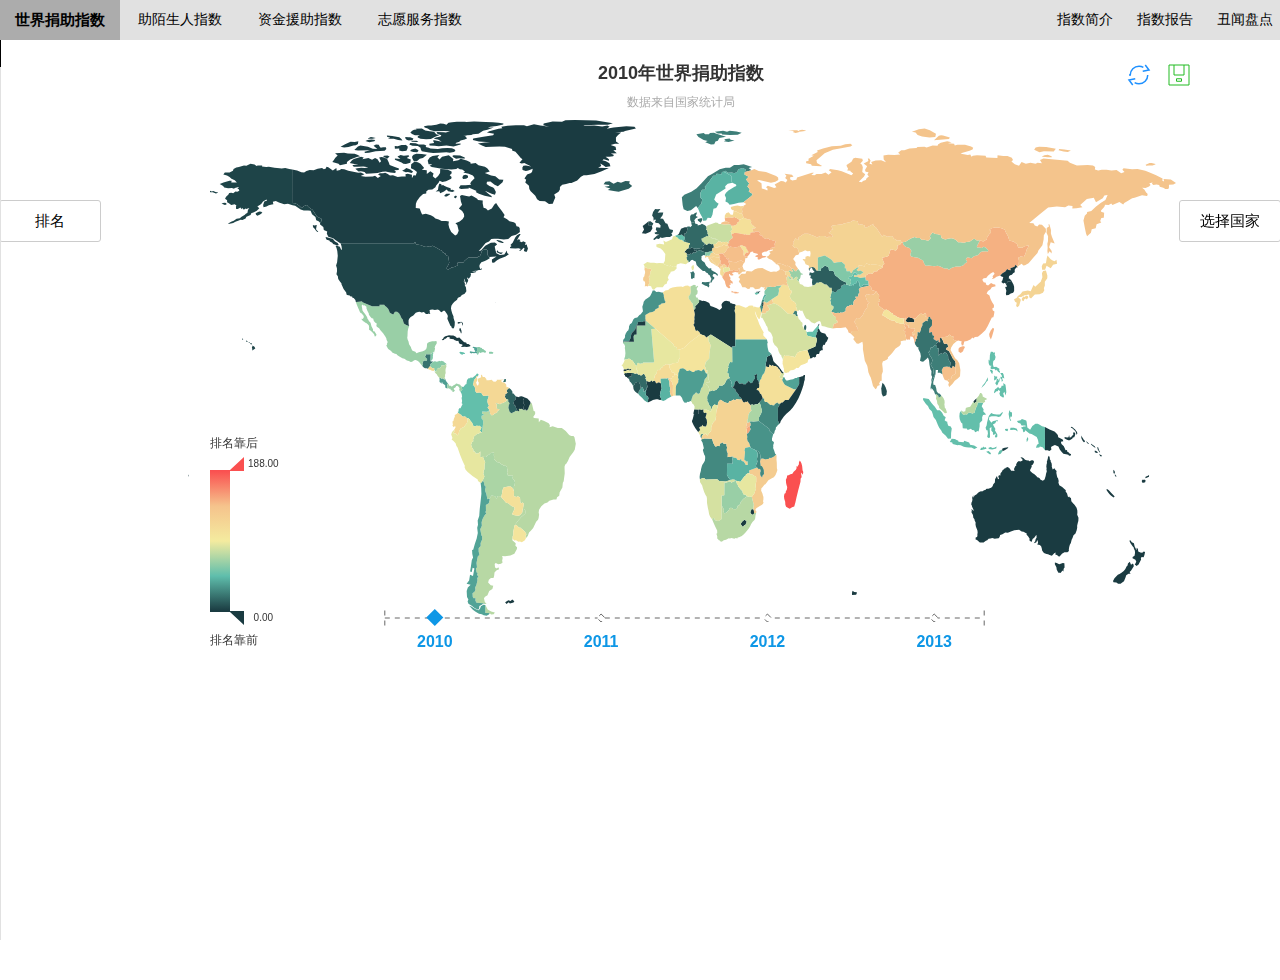
==== demo.html @ 87f6a0df "修整了tooltip显示问题；左侧栏添加、删除事件" ====
<!DOCTYPE html>
<html lang="en">
<head>
	<meta charset="UTF-8">
	<title>全球捐赠指数</title>
	<link rel="stylesheet" type="text/css" href="css/style.css">
	<script src="framework/echarts/esl.js"></script>
	<script type="text/javascript" src="js/jquery-1.11.1.js"></script>
	<script type="text/javascript">
		$('document').ready(function(){
			$.rank = $('.rank');
			var oLis = $('#titlebar_ul li');
			for( var i=0, len = oLis.length; i< len; i++){
				oLis[i].onclick = function( e ){
					var id = '#' + this.id + '-content';
					var els = $('.nav-content');
					colseOther( $(id), els );
					$(id).addClass('content-move-left');
				}
			}

			var a_close = $('.close');
			for( var i=0; i<a_close.length; i++){
				a_close[i].onclick = function( e ){
					var el = $(this).parent();
					el.removeClass('content-move-left');
				}
			}

			function colseOther( el, els ){
				for( var i=0; i< els.length; i++){
					if( $(els[i]) === el ){
						break;
					}else{
						$( els[i]).removeClass('content-move-left');
					}
				}
			}

			//排名弹出事件
			var	 rank_btn = $('#leftbar_ul li');
			rank_btn.on('click', function(event) {
				$('.rank').addClass('rank_content_right');
			});

			//左侧栏关闭按钮点击事件
			var rank_close = $('.right');
			rank_close.on('click', function(event) {
				$(this).parent().removeClass('rank_content_right');
				$(this).parent().children('.rank_content').remove('div');
			});


		});
	</script>
</head>
<body>
	<!-- 顶部导航栏 -->
	<div id="titlebar">
		<ul id= 'btn-group'class="btn-group">
		  <li class="item btn-default">世界捐助指数</li>
		  <li class="item btn-default">助陌生人指数</li>
		  <li class="item btn-default">资金援助指数</li>
		  <li class="item btn-default">志愿服务指数</li>
		</ul>

		<ul id='titlebar_ul'>
			<li id = "brand" class="item">
				丑闻盘点
			</li>
			<li id = "asset" class="item">
				指数报告
			</li>
			<li id = "prof" class="item">
				指数简介
			</li>
		</ul>
	

		<div class="nav-content" id="prof-content">
			<a href="#" class='left close'>
				<div class="icon"></div>
				<span class="caption">Close</span>
			</a>
			<div class='content'>
				<p>世界捐助指数是由总部设在英国的慈善援助基金会（CAF）于2010年9月首次发布的。该指数是由慈善援助基金会委托盖洛普调查机构对各国家或地区进行抽取年龄为15岁以上的人群进行调查，再根据资金援助、志愿服务和帮助陌生人三项指标给他们的慈善情况排名。这项调查中各国的样本数量与人口成一定比例，在大多数国家选取具有代表性的城市收集1000份问卷。调查方式是通过电话或面对面访谈形式的，这取决于该国的电话覆盖率。捐钱或志愿服务的组织可能包括政党/组织以及注册的慈善团体、社区组织和宗教场所。</p>
			</div>
		</div>
		<div class="nav-content" id="asset-content">
			<a href="#" class='left close'>
				<div class="icon"></div>
				<span class="caption">Close</span>
			</a>
			<div class='content'>

				<p>2010年情况根据《世界捐助指数2010》的报告显示，在调查的占世界人口95%的153个国家及地区中，全球五分之一的人自愿帮助别人，三分之一的人向慈善机构捐过款，45%的人都是“厚道人”，表示乐意帮助陌生人。根据每个国家或地区向慈善捐款的数额、为陌生人提供金钱或时间帮助的多少，慈善援助基金会做出了如下排名： 
				澳大利亚和新西兰以57%的平均分并列第一，得分为56%的加拿大和爱尔兰并列第三，瑞士和美国得分为55%，并列第五。中国香港与德国、丹麦、几内亚并列第18位，韩国排第81，新加坡第91，日本第11。该报告显示，只有4%的立陶宛人捐钱给慈善机构，而马耳他为83%；在土库曼斯坦，有61%的人做志愿者工作，而柬埔寨仅有2%。而好几个世界人口最多的国家则在该指数上排名倒数，包括印度排名134，俄罗斯排名138，中国列147，倒数第7。根据该调查，仅有4%的中国人奉献自己的时间给慈善，而俄罗斯仅有6%的人捐款。</p>
				<p>
				</br><a href="http://www.hao123.com/?tn=91949028_hao_pg">慷慨程度与一个国家或地区的综合福利关系紧密</a></br>
				<a href="http://www.hao123.com/?tn=91949028_hao_pg">慷慨程度与一个国家或地区的综合福利关系紧密</a></br>
				<a href="http://www.hao123.com/?tn=91949028_hao_pg">慷慨程度与一个国家或地区的综合福利关系紧密</a></br>
				<a href="http://www.hao123.com/?tn=91949028_hao_pg">慷慨程度与一个国家或地区的综合福利关系紧密</a></br>

				<a href="http://www.hao123.com/?tn=91949028_hao_pg">更多...</a></br>
			</p>
			</div>
		</div>
		<div class="nav-content" id="brand-content">
			<a href="#" class='left close'>
				<div class="icon"></div>
				<span class="caption">Close</span>
			</a>
			<div class='content'><p>丑闻盘点</p></div>
		</div>
	</div>
	
	<!-- 左侧栏 -->
	<div id="leftbar">
		<ul id='leftbar_ul'>
			<li>排名</li>
		</ul>
		<div class='rank'>
			<a href="#" class='right close'>
				<div class="right_icon"></div>
				<span class="right_caption">Close</span>
			</a>
			<div class='rank_content'></div>
		</div>
	</div>

	<!-- 右侧栏 -->
	<div id="rightbar">
		<ul id='rightbar_ul'>
			<li>选择国家</li>
		</ul>
	</div>

	<!-- 地图显示 -->
	<div id="right_main">
		<div id="map" ></div>
	</div>
<script type="text/javascript" src="js/data.js"></script>
<script type="text/javascript" src="js/map.js"></script>
</body>
</html>
---- css/style.css ----
ul{
	list-style: none;
	padding-left: 0;
}

body{ margin: 0; padding: 0; overflow: hidden;}


/* titlebar 的样式*/
#titlebar{
	height:40px;
	background-color: #e1e1e1;
	position: relative;
	top: 0;
	left: 0;
	width: 100%;
	z-index: 99;
}

#titlebar_ul{ float:right; height:40px; line-height: 40px;margin-bottom: 0; margin-top: 0;}
#titlebar_ul li{ float:right; margin: auto 0px auto 10px;height:40px;}


.item{
	font-size: 14px;
	font-family: "Microsoft YaHei";
	text-align: center;
	margin-top: 5px;
	width: 70px;
}
.item:hover{
	background-color: #acacac;
	font-weight: bold;
	font-size: 15px;
}

.nav-content{
	top: 39px;
	right:-400px;
	height: auto;
	background-color: #e1e1e1;
	width:400px;
	position:absolute;
	z-index: 99;
	opacity: 0;
	display: none;
}

.left{
	float: left;
	top: 39px;	
	width: 27px;	height: 27px;
	background: #000;	opacity: 1;
	/*transition:all 150ms ease-in-out;*/

}

.right{
	background: none repeat scroll 0 0 #000;
	float: right;
	height: 27px;
	opacity: 1;
	top: 39px;
	width: 27px;
}

.right_icon{
	position: absolute; width: 12px; height: 12px;
	background: url(../images/icon_remove_white.png);
	top: 7px;
	right: 7px;
}

.right_caption{
	position: absolute; display: inline-block;
	opacity: 0; right: 7px; top: 5px;
	font-weight: normal; font-size: 14px;
	color: #fff;
}

.close:hover  .right_caption{
	position: absolute; display: inline-block;
	opacity: 1; right: 25px; top: 5px;
	font-weight: normal; font-size: 14px;
	color: #fff;
}


.icon{
	position: absolute; width: 12px; height: 12px;
	background: url(../images/icon_remove_white.png);top: 7px;
	left: 7px;
}

.rank_item_close{
	background: none repeat scroll 0 0 #000;
	float: right;
	height: 20px;
	opacity: 1;
	right: 15px;
	width: 20px;
	position: relative;
	right: 7px;
}

.rank_item_icon{
	background: url(../images/icon_remove_white.png) no-repeat;top: 4px;left: 4px;position: relative;
	height: 20px;width: 20px;
}

.caption{
	position: absolute; display: inline-block;
	opacity: 0; left: 7px; top: 5px;
	font-weight: normal; font-size: 14px;
	color: #fff;
}


.close:hover{
	background-color: #FA5050;padding-left: 30px;
	padding-right: 35px;
}

.close:hover  .caption{
	position: absolute; display: inline-block;
	opacity: 1; left: 25px; top: 5px;
	font-weight: normal; font-size: 14px;
	color: #fff;
}

.nav-content .content{
	clear: both;
	position: absolute; top:26px;
	width: 100%;
	padding: 12px 8px 22px;
	background-color: #e1e1e1;
	/*overflow: auto;*/
}

#titlebar .content-move-left .content > p{
    text-indent: 2em;
    line-height: 28px;
    font-size: 13px;
    font-family: inherit;
    margin-bottom: 0;
}


.content-move-left{
	opacity: 1;
	display: block;
	-webkit-animation-name: cml;
	-moz-animation-name: cml;
	-o-animation-name: cml;
	animation-name: cml;
	-webkit-animation-duration: 1s;
	-moz-animation-duration: 1s;
	-o-animation-duration: 1s;
	animation-duration: 1s;
	-webkit-animation-iteration: 1;
	-moz-animation-iteration: 1;
	-o-animation-iteration: 1;
	animation-iteration: 1;
	-webkit-animation-fill-mode: forwards;
	-moz-animation-fill-mode: forwards;
	-o-animation-fill-mode: forwards;
	animation-fill-mode: forwards;
}

@-webkit-keyframes cml{
	from{
	}
	to{
		-webkit-transform: translateX(-400px);
		transform: translateX(-400px);
	}
}

@-moz-keyframes cml{
	from{
	}
	to{
		-moz-transform:translateX(-400px);
		transform:translateX(-400px);
	}
}
@-o-keyframes cml{
	from{
	}
	to{
		-o-transform:translateX(-400px);
		transform:translateX(-400px);
	}
}

@keyframes cml{
	from{
	}
	to{
		-webkit-transform: translateX(-400px);
		transform: translateX(-400px);
	}
}

.rank_content_right{
	display: block;
	-webkit-animation-name: rcr;
	-moz-animation-name: rcr;
	-o-animation-name: rcr;
	animation-name: rcr;
	-webkit-animation-duration: 0.8s;
	-moz-animation-duration: 0.8s;
	-o-animation-duration: 0.8s;
	animation-duration: 0.8s;
	-webkit-animation-iteration: 1;
	-moz-animation-iteration: 1;
	-o-animation-iteration: 1;
	animation-iteration: 1;
	-webkit-animation-fill-mode: forwards;
	-moz-animation-fill-mode: forwards;
	-o-animation-fill-mode: forwards;
	animation-fill-mode: forwards;
}

@-webkit-keyframes rcr{
	from{
	}
	to{
		-webkit-transform: translateX(300px);
		transform: translateX(300px);
	}
}

@-moz-keyframes rcr{
	from{
	}
	to{
		-moz-transform:translateX(300px);
		transform:translateX(300px);
	}
}
@-o-keyframes rcr{
	from{
	}
	to{
		-o-transform:translateX(300px);
		transform:translateX(300px);
	}
}

@keyframes rcr{
	from{
	}
	to{
		-webkit-transform: translateX(300px);
		transform: translateX(300px);
	}
}


/* 左侧栏的样式 */
#leftbar{ width: 100px; position: relative;height:100%; left: 0; top: 0;
 float: left; position: absolute; z-index: 98;}
#leftbar ul{ list-style: none;height: 400px; width:100px;margin-top:200px;margin-left:-1px;}
#leftbar ul li{  height: 40px;  font-size: 15px; font-family: 'Microsoft Yahei','宋体'; width:100px;
	margin:  10px auto; line-height:40px; border:1px solid #ededed;border-color:#ccc;border-radius:3px;
	text-align: center;
}
#leftbar_ul li:hover{ width: 105px; font-size: 16px; font-weight: bold;background-color: #acacac;}

#leftbar .rank{
	background-color: #e1e1e1;
	width:300px;
	height: 100%;
	position: absolute;
	left:-299px;	
	top:40px;
}

.rank_content{
	margin-top:40px;
	height: 100%;
	width: 100%;
	overflow: auto;
}

.rank_item{
	left: 5px;
	height: 40px;
	line-height: 20px;
	width: 100%;
	font-size: 14px;
	font-family: inherit;
	border: 1px solid #ccc;
	margin: 0;
	padding: 2px 0 20px 3px;
}

.rank_item span{
	display: block;
	margin: 4px 8px 4px 0;
	font-size: 16px;
	font-weight: bold;
}



/* 右侧栏的样式 */
#rightbar{ width: 100px; position: relative;height:720px; right: 0; top: 0;
 float: right; position: absolute;z-index: 98;}
#rightbar ul{ list-style: none;height: 400px; width:100px;margin-top:200px;margin-left:-1px;}
#rightbar ul li{  height: 40px;  font-size: 15px; font-family: 'Microsoft Yahei','宋体'; width:100px;
	margin:  10px auto; line-height:40px; border:1px solid #ededed;border-color:#ccc;border-radius:3px;
	text-align: center;
}
#rightbar_ul li:hover{ width: 105px; font-size: 16px; font-weight: bold;background-color: #acacac;}


#right_main{
	float: left;
	margin:20px 100px;
	width:80%;
	position: relative;
}

#map{ 
	left:40px; top: -30px;width:100%; height:600px;float: left; border:0px solid #ccc;padding:10px;position: relative;margin: 20px;
	}

#btn-group{
	position: absolute;
	float: left;
	top: 0;
	left: 0;
	z-index: 98;
	height: 40px;
	line-height: 40px;
	margin: 0;
}

#btn-group li{ float: left; padding: 0 10px;
	height: 40px;line-height: 40px; width: 100px;margin-top: 0px;
}
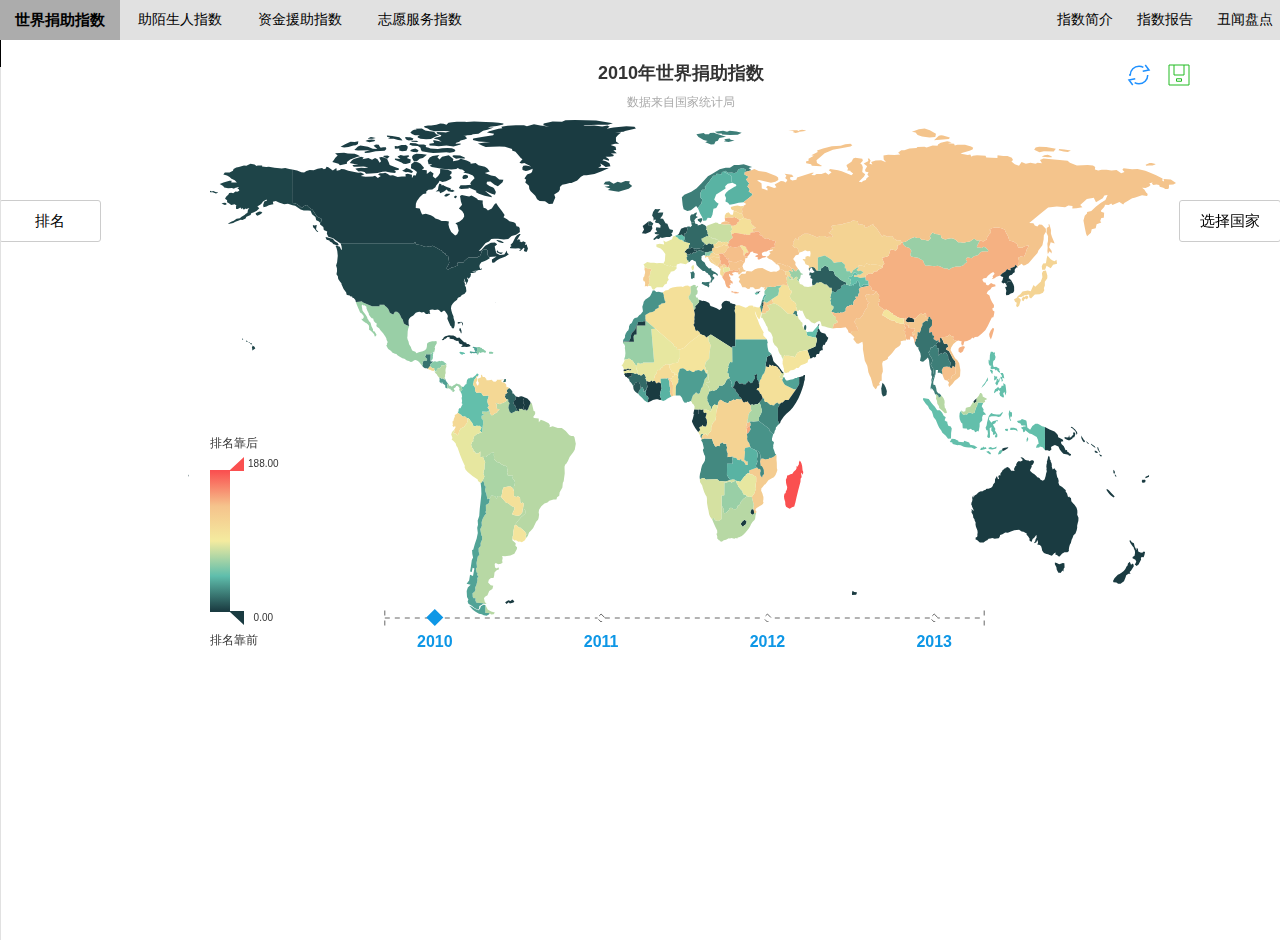
==== commit 91c6044c: "左侧边栏地图显示正常" ====
--- a/demo.html
+++ b/demo.html
@@ -120,6 +120,7 @@
 			<li>排名</li>
 		</ul>
 		<div class='rank'>
+			<span id="rank_span">国家历年排名</span>
 			<a href="#" class='right close'>
 				<div class="right_icon"></div>
 				<span class="right_caption">Close</span>
--- a/css/style.css
+++ b/css/style.css
@@ -226,8 +226,8 @@
 	from{
 	}
 	to{
-		-webkit-transform: translateX(300px);
-		transform: translateX(300px);
+		-webkit-transform: translateX(400px);
+		transform: translateX(400px);
 	}
 }
 
@@ -235,16 +235,16 @@
 	from{
 	}
 	to{
-		-moz-transform:translateX(300px);
-		transform:translateX(300px);
+		-moz-transform:translateX(400px);
+		transform:translateX(400px);
 	}
 }
 @-o-keyframes rcr{
 	from{
 	}
 	to{
-		-o-transform:translateX(300px);
-		transform:translateX(300px);
+		-o-transform:translateX(400px);
+		transform:translateX(400px);
 	}
 }
 
@@ -252,8 +252,8 @@
 	from{
 	}
 	to{
-		-webkit-transform: translateX(300px);
-		transform: translateX(300px);
+		-webkit-transform: translateX(400px);
+		transform: translateX(400px);
 	}
 }
 
@@ -270,23 +270,27 @@
 
 #leftbar .rank{
 	background-color: #e1e1e1;
-	width:300px;
+	width:400px;
 	height: 100%;
 	position: absolute;
-	left:-299px;	
+	left:-399px;	
 	top:40px;
 }
 
+.rank span#rank_span{
+	height: 40px;line-height: 40px;display: inline-block;margin-left: 100px;font-family: inherit;font-size: 19px;
+}
+
 .rank_content{
-	margin-top:40px;
-	height: 100%;
+	margin-top:0;
+	height: 90%;
 	width: 100%;
 	overflow: auto;
 }
 
 .rank_item{
 	left: 5px;
-	height: 40px;
+	height: 300px;
 	line-height: 20px;
 	width: 100%;
 	font-size: 14px;
@@ -298,9 +302,13 @@
 
 .rank_item span{
 	display: block;
-	margin: 4px 8px 4px 0;
+	margin: 4px 28px 4px 0;
 	font-size: 16px;
 	font-weight: bold;
+}
+
+.item_line{
+	height: 100%;width: 90%;
 }
 
 
